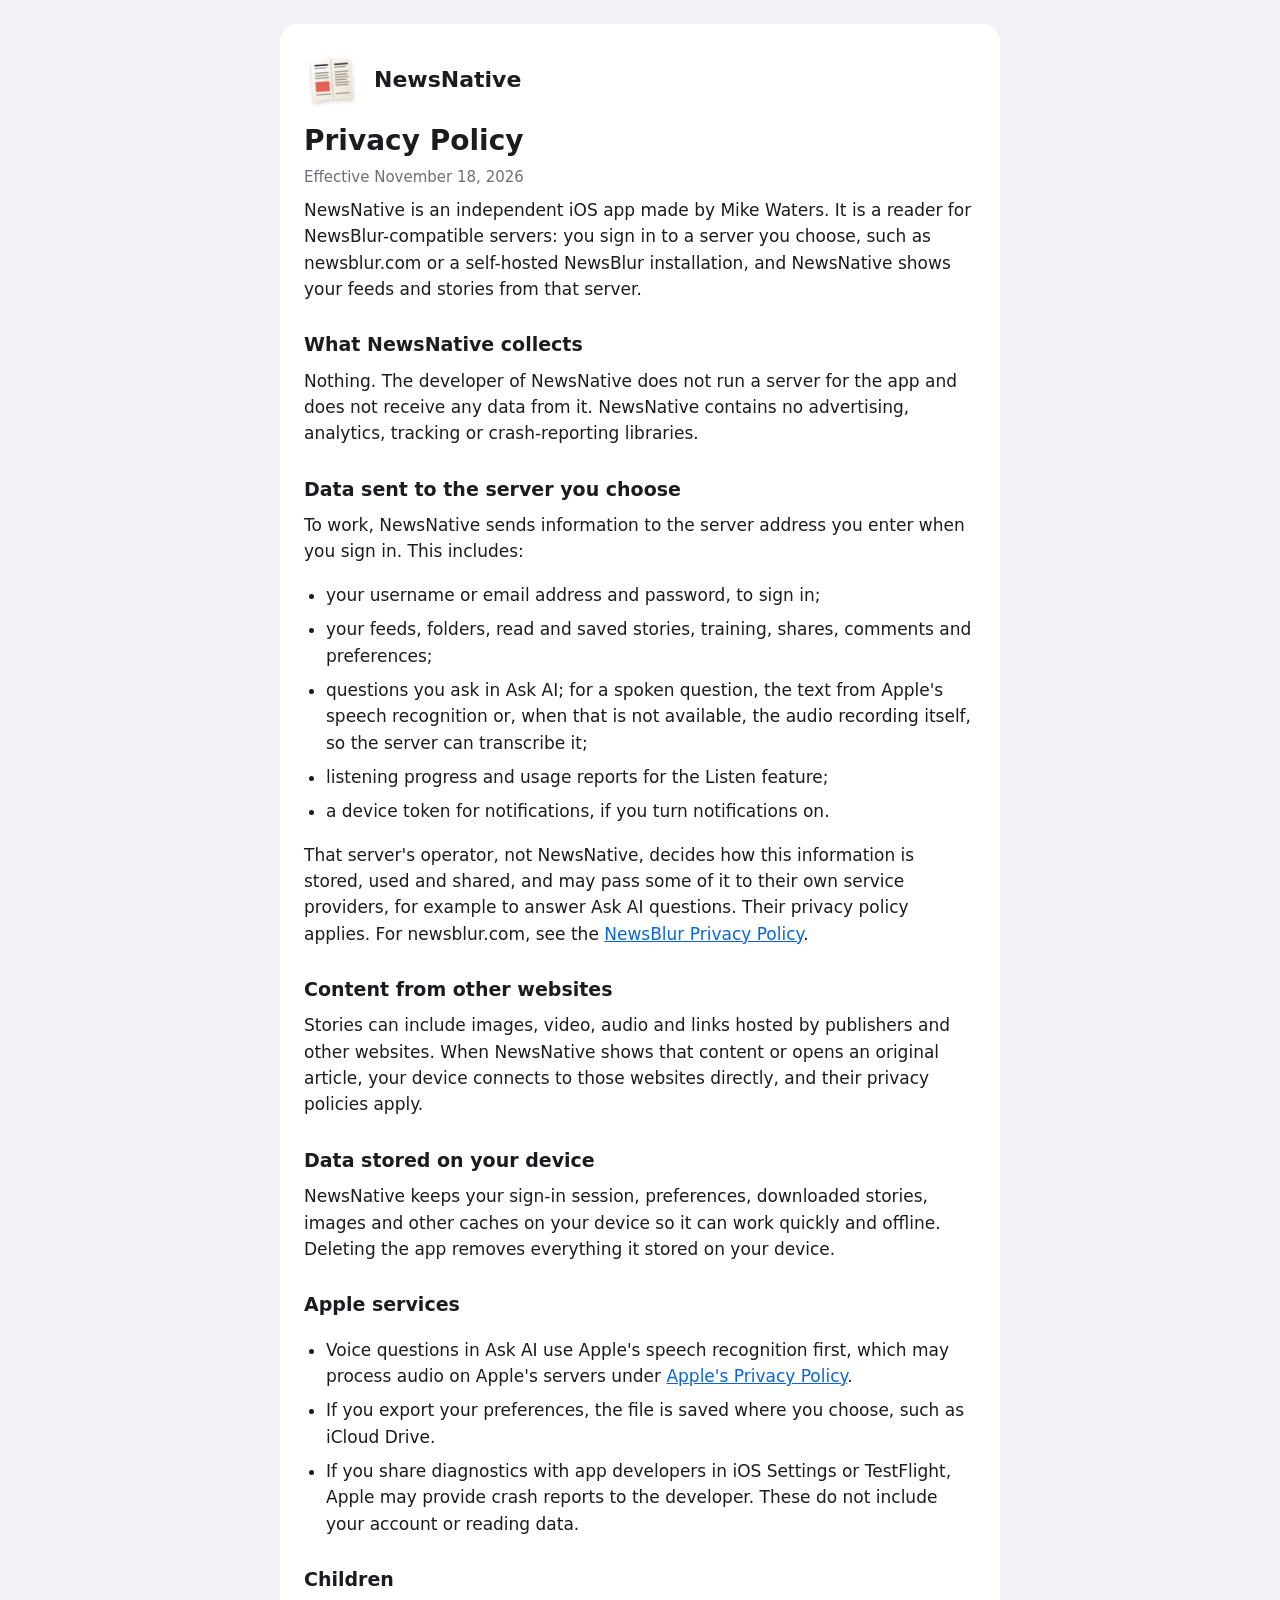
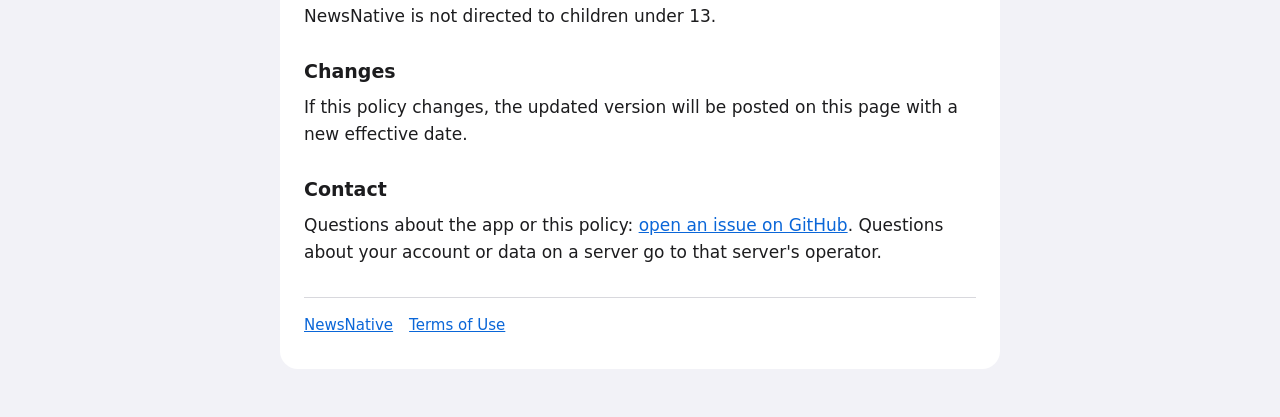
==== privacy.html @ 13a7bc94 "NewsNative site: privacy policy and terms of use Co-Authored-By: Claude Opus 5.5 <noreply@anthropic." ====
<!doctype html>
<html lang="en">
<head>
<meta charset="utf-8">
<meta name="viewport" content="width=device-width, initial-scale=1">
<title>NewsNative Privacy Policy</title>
<link rel="stylesheet" href="style.css">
</head>
<body>
<main>
<header class="brand"><img src="logo.png" alt=""><span>NewsNative</span></header>
<h1>Privacy Policy</h1>
<p class="meta">Effective November 18, 2026</p>

<p>NewsNative is an independent iOS app made by Mike Waters. It is a reader for NewsBlur-compatible servers: you sign in to a server you choose, such as newsblur.com or a self-hosted NewsBlur installation, and NewsNative shows your feeds and stories from that server.</p>

<h2>What NewsNative collects</h2>
<p>Nothing. The developer of NewsNative does not run a server for the app and does not receive any data from it. NewsNative contains no advertising, analytics, tracking or crash-reporting libraries.</p>

<h2>Data sent to the server you choose</h2>
<p>To work, NewsNative sends information to the server address you enter when you sign in. This includes:</p>
<ul>
<li>your username or email address and password, to sign in;</li>
<li>your feeds, folders, read and saved stories, training, shares, comments and preferences;</li>
<li>questions you ask in Ask AI; for a spoken question, the text from Apple's speech recognition or, when that is not available, the audio recording itself, so the server can transcribe it;</li>
<li>listening progress and usage reports for the Listen feature;</li>
<li>a device token for notifications, if you turn notifications on.</li>
</ul>
<p>That server's operator, not NewsNative, decides how this information is stored, used and shared, and may pass some of it to their own service providers, for example to answer Ask AI questions. Their privacy policy applies. For newsblur.com, see the <a href="https://www.newsblur.com/privacy">NewsBlur Privacy Policy</a>.</p>

<h2>Content from other websites</h2>
<p>Stories can include images, video, audio and links hosted by publishers and other websites. When NewsNative shows that content or opens an original article, your device connects to those websites directly, and their privacy policies apply.</p>

<h2>Data stored on your device</h2>
<p>NewsNative keeps your sign-in session, preferences, downloaded stories, images and other caches on your device so it can work quickly and offline. Deleting the app removes everything it stored on your device.</p>

<h2>Apple services</h2>
<ul>
<li>Voice questions in Ask AI use Apple's speech recognition first, which may process audio on Apple's servers under <a href="https://www.apple.com/legal/privacy/">Apple's Privacy Policy</a>.</li>
<li>If you export your preferences, the file is saved where you choose, such as iCloud Drive.</li>
<li>If you share diagnostics with app developers in iOS Settings or TestFlight, Apple may provide crash reports to the developer. These do not include your account or reading data.</li>
</ul>

<h2>Children</h2>
<p>NewsNative is not directed to children under 13.</p>

<h2>Changes</h2>
<p>If this policy changes, the updated version will be posted on this page with a new effective date.</p>

<h2>Contact</h2>
<p>Questions about the app or this policy: <a href="https://github.com/MJWaters1985/NewsBlur/issues">open an issue on GitHub</a>. Questions about your account or data on a server go to that server's operator.</p>

<nav><a href="index.html">NewsNative</a><a href="terms.html">Terms of Use</a></nav>
</main>
</body>
</html>
---- style.css ----
:root {
  color-scheme: light dark;
  --bg: #f2f2f7;
  --card: #ffffff;
  --text: #1c1c1e;
  --muted: #6e6e73;
  --link: #0a66d8;
  --rule: #d8d8dd;
}

@media (prefers-color-scheme: dark) {
  :root {
    --bg: #000000;
    --card: #1c1c1e;
    --text: #f2f2f7;
    --muted: #a1a1a6;
    --link: #4aa3ff;
    --rule: #38383a;
  }
}

* { box-sizing: border-box; }

body {
  margin: 0;
  padding: 24px 16px 48px;
  background: var(--bg);
  color: var(--text);
  font: 17px/1.55 -apple-system, BlinkMacSystemFont, "SF Pro Text", system-ui, sans-serif;
}

main {
  max-width: 720px;
  margin: 0 auto;
  background: var(--card);
  border-radius: 18px;
  padding: 28px 24px 32px;
}

header.brand {
  display: flex;
  align-items: center;
  gap: 14px;
  margin-bottom: 8px;
}

header.brand img { width: 56px; height: 56px; }
header.brand span { font-weight: 700; font-size: 22px; }

h1 { font-size: 28px; line-height: 1.2; margin: 16px 0 4px; }
h2 { font-size: 19px; margin: 28px 0 6px; }
p, li { margin: 8px 0; }
ul { padding-left: 22px; }
a { color: var(--link); }
.meta { color: var(--muted); font-size: 15px; }
nav { margin-top: 32px; padding-top: 16px; border-top: 1px solid var(--rule); font-size: 15px; }
nav a { margin-right: 16px; }
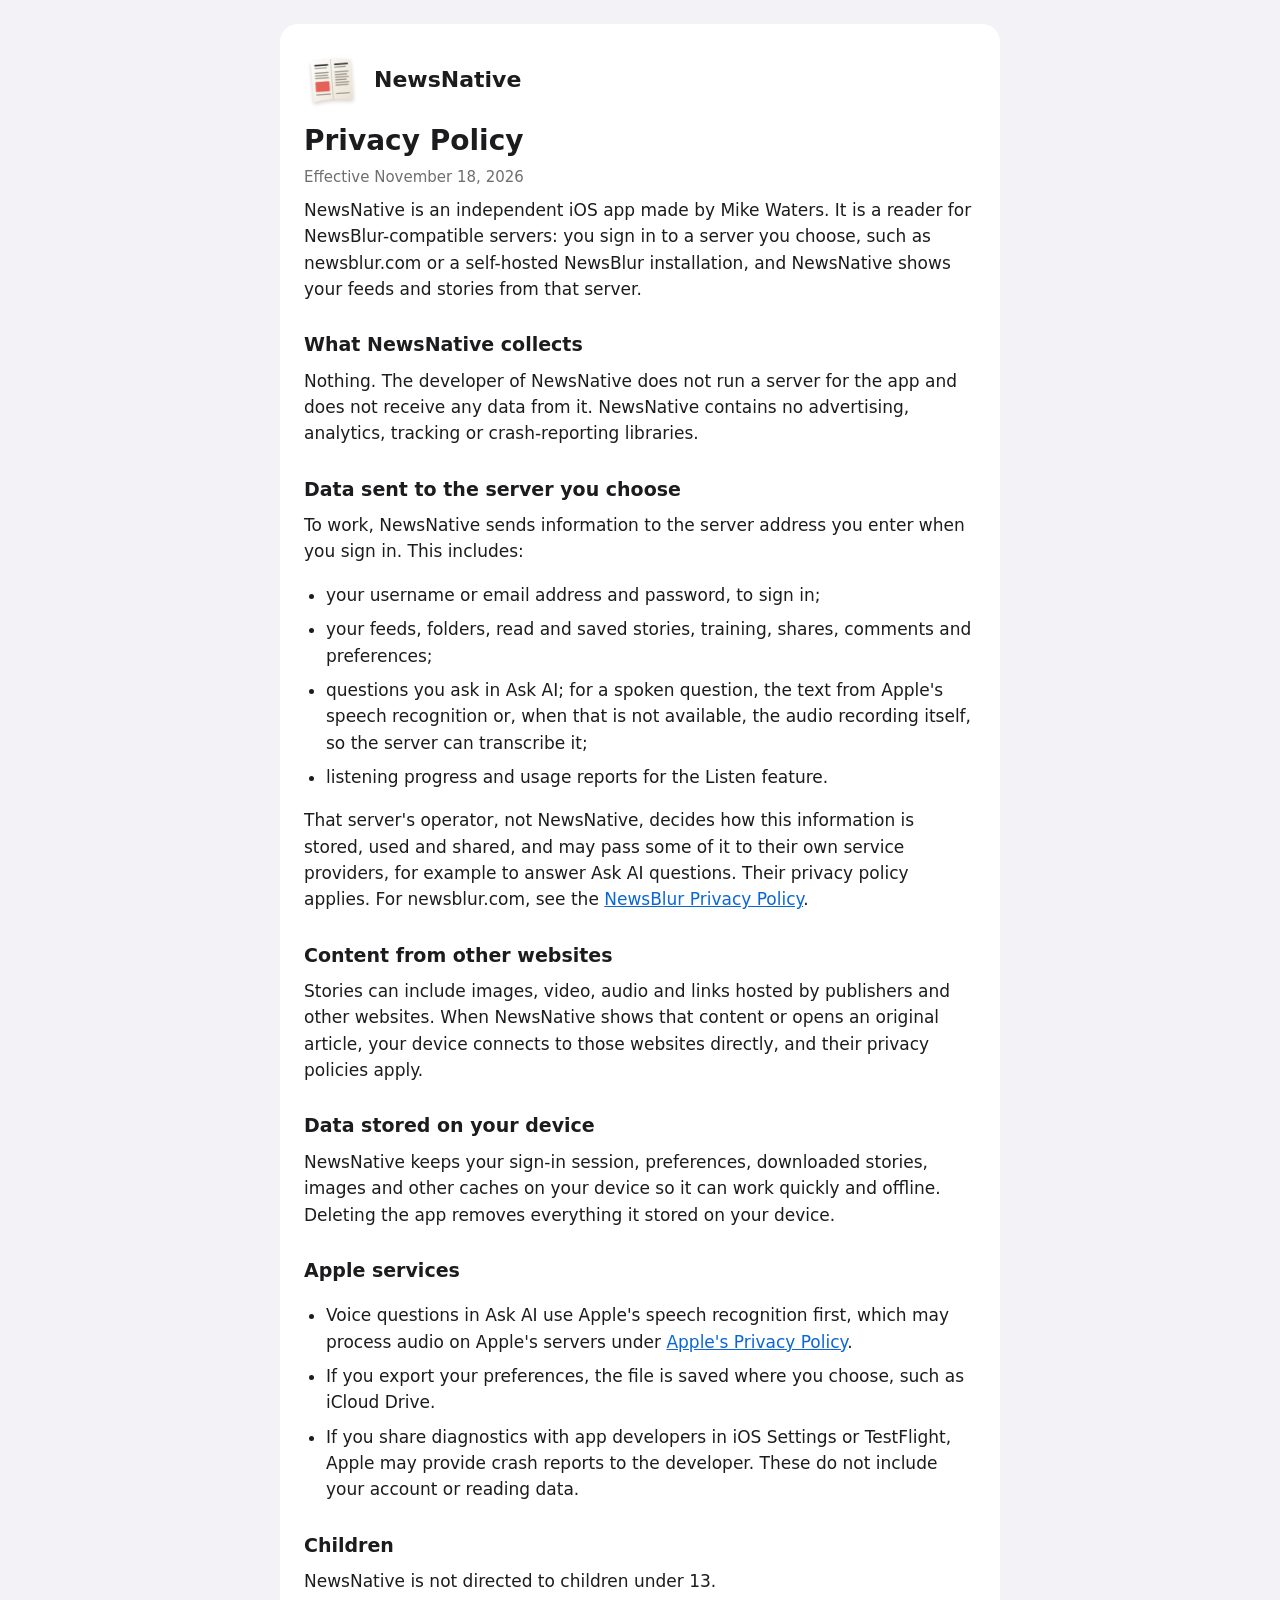
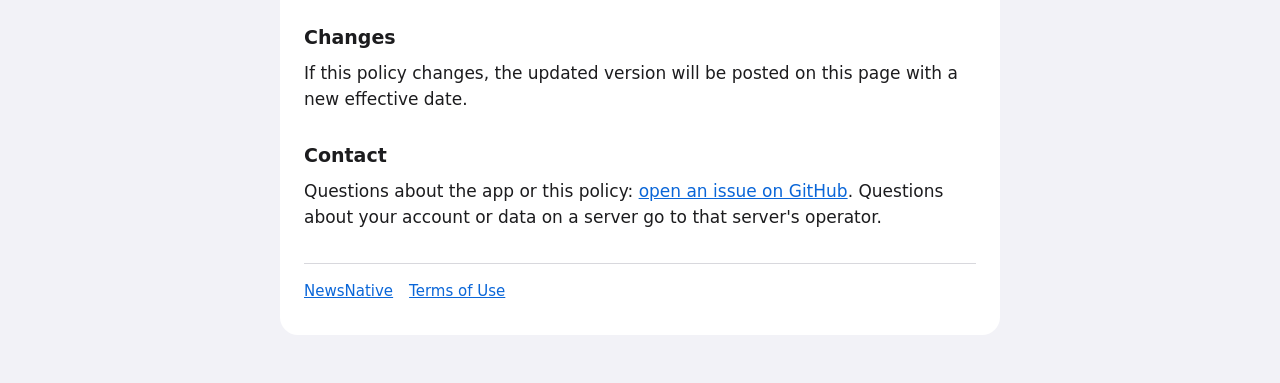
==== commit 128e784c: "Privacy policy: NewsNative sends no notification token Co-Authored-By: Claude Opus 5.5 <noreply@anth" ====
--- a/privacy.html
+++ b/privacy.html
@@ -23,8 +23,7 @@
 <li>your username or email address and password, to sign in;</li>
 <li>your feeds, folders, read and saved stories, training, shares, comments and preferences;</li>
 <li>questions you ask in Ask AI; for a spoken question, the text from Apple's speech recognition or, when that is not available, the audio recording itself, so the server can transcribe it;</li>
-<li>listening progress and usage reports for the Listen feature;</li>
-<li>a device token for notifications, if you turn notifications on.</li>
+<li>listening progress and usage reports for the Listen feature.</li>
 </ul>
 <p>That server's operator, not NewsNative, decides how this information is stored, used and shared, and may pass some of it to their own service providers, for example to answer Ask AI questions. Their privacy policy applies. For newsblur.com, see the <a href="https://www.newsblur.com/privacy">NewsBlur Privacy Policy</a>.</p>
 
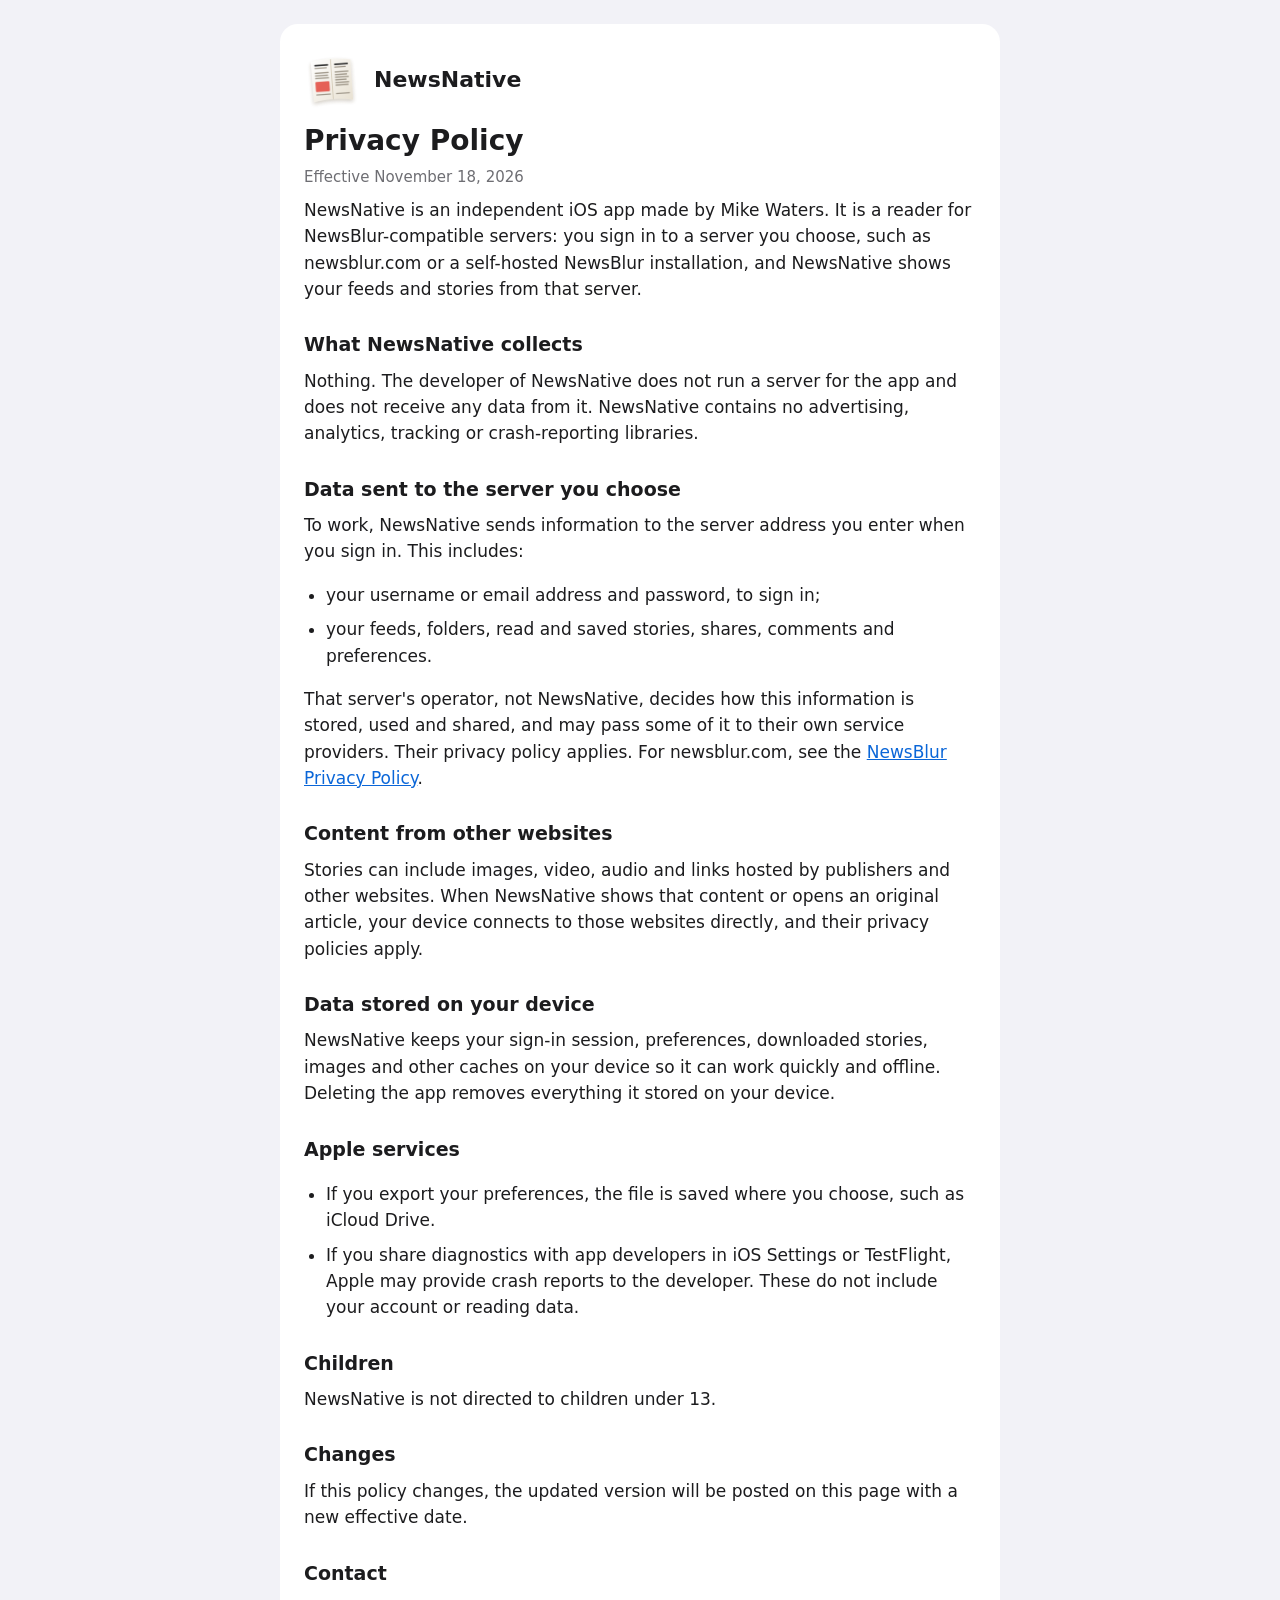
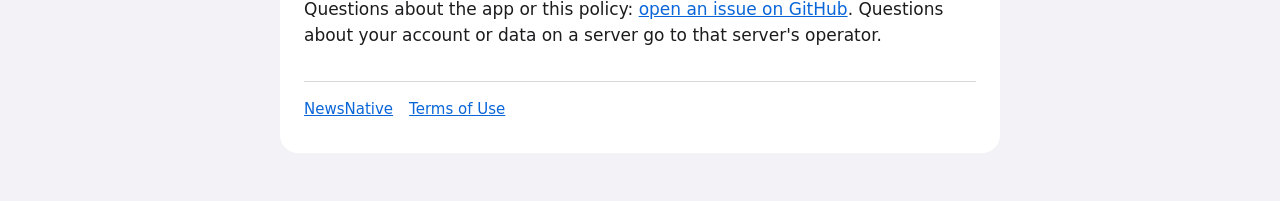
==== commit 009853f4: "Policies: drop Ask AI, Listen and training, which NewsNative no longer offers Co-Authored-By: Claude" ====
--- a/privacy.html
+++ b/privacy.html
@@ -21,11 +21,9 @@
 <p>To work, NewsNative sends information to the server address you enter when you sign in. This includes:</p>
 <ul>
 <li>your username or email address and password, to sign in;</li>
-<li>your feeds, folders, read and saved stories, training, shares, comments and preferences;</li>
-<li>questions you ask in Ask AI; for a spoken question, the text from Apple's speech recognition or, when that is not available, the audio recording itself, so the server can transcribe it;</li>
-<li>listening progress and usage reports for the Listen feature.</li>
+<li>your feeds, folders, read and saved stories, shares, comments and preferences.</li>
 </ul>
-<p>That server's operator, not NewsNative, decides how this information is stored, used and shared, and may pass some of it to their own service providers, for example to answer Ask AI questions. Their privacy policy applies. For newsblur.com, see the <a href="https://www.newsblur.com/privacy">NewsBlur Privacy Policy</a>.</p>
+<p>That server's operator, not NewsNative, decides how this information is stored, used and shared, and may pass some of it to their own service providers. Their privacy policy applies. For newsblur.com, see the <a href="https://www.newsblur.com/privacy">NewsBlur Privacy Policy</a>.</p>
 
 <h2>Content from other websites</h2>
 <p>Stories can include images, video, audio and links hosted by publishers and other websites. When NewsNative shows that content or opens an original article, your device connects to those websites directly, and their privacy policies apply.</p>
@@ -35,7 +33,6 @@
 
 <h2>Apple services</h2>
 <ul>
-<li>Voice questions in Ask AI use Apple's speech recognition first, which may process audio on Apple's servers under <a href="https://www.apple.com/legal/privacy/">Apple's Privacy Policy</a>.</li>
 <li>If you export your preferences, the file is saved where you choose, such as iCloud Drive.</li>
 <li>If you share diagnostics with app developers in iOS Settings or TestFlight, Apple may provide crash reports to the developer. These do not include your account or reading data.</li>
 </ul>
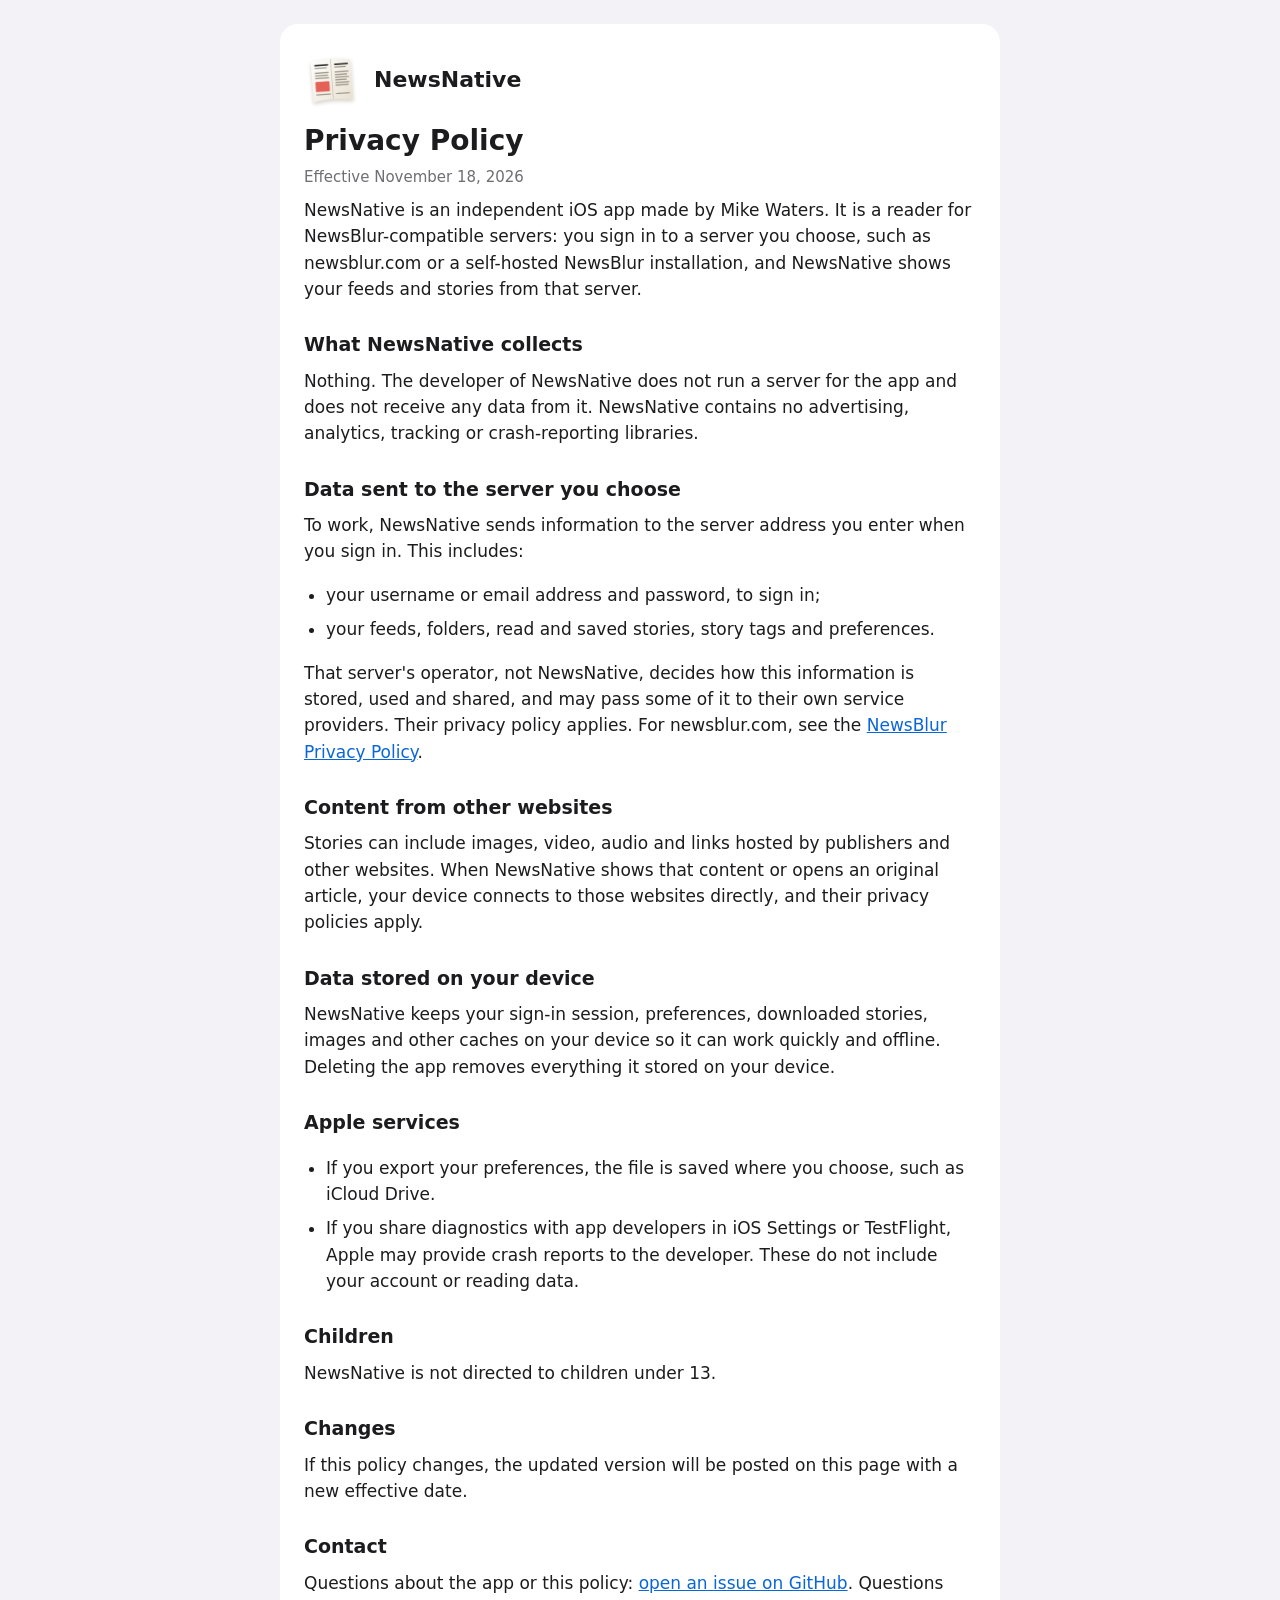
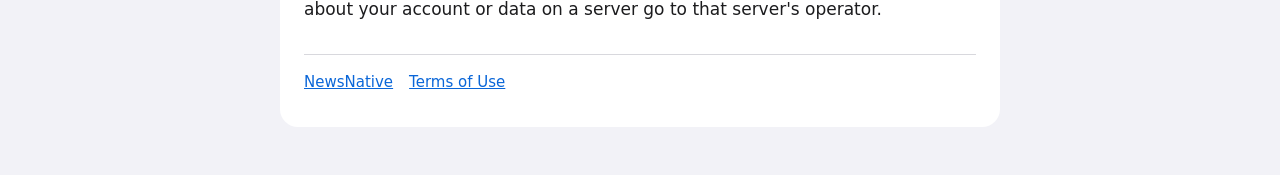
==== commit 8586578b: "Privacy policy: NewsNative no longer sends shares or comments Co-Authored-By: Claude Opus 5.5 <norep" ====
--- a/privacy.html
+++ b/privacy.html
@@ -21,7 +21,7 @@
 <p>To work, NewsNative sends information to the server address you enter when you sign in. This includes:</p>
 <ul>
 <li>your username or email address and password, to sign in;</li>
-<li>your feeds, folders, read and saved stories, shares, comments and preferences.</li>
+<li>your feeds, folders, read and saved stories, story tags and preferences.</li>
 </ul>
 <p>That server's operator, not NewsNative, decides how this information is stored, used and shared, and may pass some of it to their own service providers. Their privacy policy applies. For newsblur.com, see the <a href="https://www.newsblur.com/privacy">NewsBlur Privacy Policy</a>.</p>
 
@@ -44,7 +44,7 @@
 <p>If this policy changes, the updated version will be posted on this page with a new effective date.</p>
 
 <h2>Contact</h2>
-<p>Questions about the app or this policy: <a href="https://github.com/MJWaters1985/NewsBlur/issues">open an issue on GitHub</a>. Questions about your account or data on a server go to that server's operator.</p>
+<p>Questions about the app or this policy: <a href="https://github.com/MJWaters1985/NewsNative/issues">open an issue on GitHub</a>. Questions about your account or data on a server go to that server's operator.</p>
 
 <nav><a href="index.html">NewsNative</a><a href="terms.html">Terms of Use</a></nav>
 </main>
